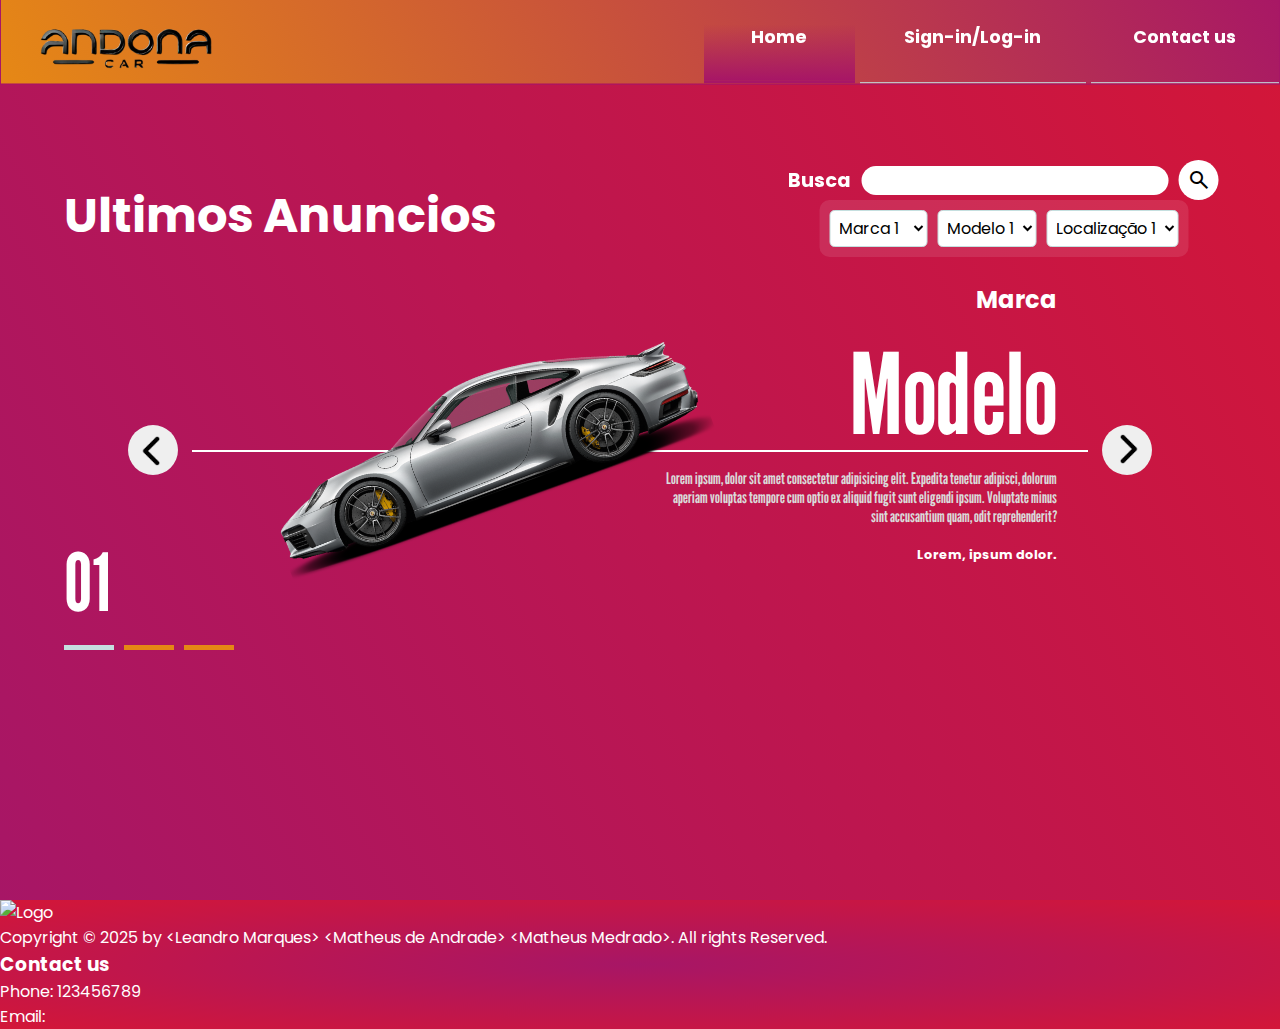
==== index.html @ 6020770b "increasing search into index and add cadastro.html and login.html" ====
<!DOCTYPE html>
<html lang="en">

<head>
    <meta charset="UTF-8">
    <meta name="viewport" content="width=device-width, initial-scale=1.0">
    <link rel="stylesheet"
        href="https://fonts.googleapis.com/css2?family=Material+Symbols+Outlined:opsz,wght,FILL,GRAD@20..48,100..700,0..1,-50..200&icon_names=search" />
    <title>Document</title>
    <link rel="stylesheet" href="assets/css/styles.css">
</head>

<body>
    <header>
        
        <!-- Image logotipo -->
        <img src="assets/img/titulo.png" alt="Logo">

        <nav>
            <ul>
                <li class="active"><a href="index.html">Home</a></li>
                <li><a href="cadastro.html">Sign-in/Log-in</a></li>
                <li><a href="contato.html">Contact us</a></li>
            </ul>
        </nav>
    </header>
    <main>
        <section class="container">
            <div class="search">
                <div class="filter">
                    <select name="marca-carro">
                        <option value="valor1">Marca 1</option>
                        <option value="valor2">Opção 2</option>
                        <option value="valor3">Opção 3</option>
                    </select>
                    <select name="modelo-carro">
                        <option value="valor1">Modelo 1</option>
                        <option value="valor2">Opção 2</option>
                        <option value="valor3">Opção 3</option>
                      </select>
                      <select name="localizacao-carro">
                        <option value="valor1">Localização 1</option>
                        <option value="valor2">Opção 2</option>
                        <option value="valor3">Opção 3</option>
                      </select>
                </div>
                <label for="busca">Busca</label>
                <input type="text" id="busca">
                <button><span class="material-symbols-outlined">search</span></button>
                
            </div>
            <h2 class="home-title">Ultimos Anuncios</h2>

            <!--  Itens do carrossel  -->
            <div class="list">

                <div class="item active-item">
                    <div class="car-image">
                        <img src="assets/img/carro1.png" alt="">
                    </div>
                    <div class="content">
                        <p class="car-brand">Marca</p>
                        <h2 class="car-model">Modelo</h2>
                        <p class="car-description">Lorem ipsum, dolor sit amet consectetur adipisicing elit. Expedita tenetur adipisci, dolorum aperiam voluptas tempore cum optio ex aliquid fugit sunt eligendi ipsum. Voluptate minus sint accusantium quam, odit reprehenderit?</p>
                        <p class="car-local">Lorem, ipsum dolor.</p>

                    </div>
                </div>

                <div class="item">
                    <div class="car-image">
                        <img src="assets/img/carro2.png" alt="">
                    </div>
                    <div class="content">
                        <p class="car-brand">Marca2</p>
                        <h2 class="car-model">Modelo</h2>
                        <p class="car-description">Descrição</p>
                        <p class="car-local">Cidade</p>
                        <button class="read-more">Ler mais </button>
                    </div>
                </div>

                <div class="item">
                    <div class="car-image">
                        <img src="assets/img/carro3.png" alt="">
                    </div>
                    <div class="content">
                        <p class="car-brand">Marca3</p>
                        <h2 class="car-model">Modelo</h2>
                        <p class="car-description">Descrição</p>
                        <p class="car-local">Cidade</p>
                        <button class="read-more">Ler mais </button>
                    </div>
                </div>
            </div>
            <!-- botões para mudar itens-->
            <div class="arrows">
                <button id="left-button"><img src="assets/img/arrow.png" alt="seta esquerda"></button>
                <button id="right-button"><img src="assets/img/arrow.png" alt="seta direita"></button>
            </div>
            <!-- indicadores de posição-->
            <div class="indicators">
                <div class="number">01</div>
                <ul>
                    <li class="active"></li>
                    <li></li>
                    <li></li>
                </ul>
            </div>
        </section>
    </main>
    <footer>
        <div class="footer-content">
            <div class="footer-logo">
                <img src="" alt="Logo">
            </div>
            <p>Copyright &copy; 2025 by &lt;Leandro Marques&gt; &lt;Matheus de Andrade&gt; &lt;Matheus Medrado&gt;. All
                rights Reserved.</p>
            <div class="footer-contact">
                <h3>Contact us</h3>
                <p>Phone: 123456789</p>
                <p>Email:
                    <a href="mailto:
                    ">
    </footer>

    <script src="assets/js/script.js"></script>
</body>

</html>
---- assets/css/styles.css ----
@import url('https://fonts.googleapis.com/css2?family=League+Gothic&family=Poppins:ital,wght@0,100;0,200;0,300;0,400;0,500;0,600;0,700;0,800;0,900;1,100;1,200;1,300;1,400;1,500;1,600;1,700;1,800;1,900&display=swap');
@import url('https://fonts.googleapis.com/css2?family=League+Gothic&family=Poppins:ital,wght@0,100;0,200;0,300;0,400;0,500;0,600;0,700;0,800;0,900;1,100;1,200;1,300;1,400;1,500;1,600;1,700;1,800;1,900&display=swap');


* {
    margin: 0;
    padding: 0;
    box-sizing: border-box;
    list-style: none;
    font-family: "Poppins", sans-serif;
}

body {
    font-family: 'Roboto', sans-serif;
    background-color: grey;
    color: white;
    font-size: 16px;
    overflow: hidden;


}

header {
    position: fixed;
    border: 1px solid #a71666;
    background: linear-gradient(60deg, #e68815 0%, #a71666 100%);
    width: 100vw;
    left: 50%;
    transform: translateX(-50%) translateY(-30%);
    display: grid;
    align-items: center;
    ;
    grid-template-columns: 1fr 1fr;
    gap: 10%;



    img {
        transform: translateY(12%);
        width: 250px;
    }

    nav {
        a{
            text-decoration: none;
            color: white;
        }
        ul {
            transform: translateY(50%);
            display: grid;
            grid-template-columns: 0.8fr 1.2fr 1fr;
            gap: 5px;
        }

        ul li {

            font-size: 1.1rem;
            font-weight: bold;
            border-bottom: 1px solid #c5dfdf;
            padding-bottom: 30px;

            text-align: center;


        }

        ul li:not(.active):hover {
            color: #e68815;
            border-bottom: 3px solid #a71666;
            background: linear-gradient(0deg, #a71666, transparent);
        }

        ul li.active {

            border-bottom: 3px solid #a71666;

            background: linear-gradient(0deg, #a71666, transparent);
        }


    }

    z-index: 2;

}

.search {
    position: absolute;
    top: 20%;
    left: 80%;
    transform: translate(-52%, -50%);
    width: 80%;
    display: flex;
    justify-content: center;
    align-items: center;
    gap: 10px;
    z-index: 3;

    .filter {
        position: absolute;
        top: 100%;
        display: flex;
        gap: 10px;
        background-color: rgba(255, 255, 255, 0.1);
        padding: 10px;
        border-radius: 10px;


    }

    .filter select {
        padding: 5px;
        border: 1px solid #c5dfdf;
        border-radius: 5px;
        background-color: white;
        color: black;
        font-size: 1em;
        cursor: pointer;
    }

    .filter select:hover {
        border-color: #a71666;
    }


    label {
        font-size: 1.2em;
        font-weight: bold;

    }

    /*A pesquisa só esta disponivel no lado direito, ver o problema depois*/
    input {
        width: 30%;
        height: 10%;
        border: none;
        border-radius: 20px;
        padding-left: 20px;
        font-size: 1.2em;
    }

    button {
        width: 40px;
        height: 40px;
        border: none;
        border-radius: 50%;
        background-color: white;
        color: black;
        font-size: 1.2em;
        display: flex;
        justify-content: center;
        align-items: center;
        cursor: pointer;
    }


}


/* cor de fundo */
section {

    background: linear-gradient(60deg, #a71666 0%, #d31638 100%);
    height: 100vh;
    position: relative;

    .home-title {
        position: absolute;
        top: 20%;
        left: 5%;
        width: 50%;
        font-size: 3em;
        font-weight: bold;
        font-family: "poppins", sans-serif;
        display: flex;


    }

    .list {
        width: 70vw;
        margin: auto;
        height: 100%;
        position: relative;

        .item {
            position: absolute;
            inset: 0;

            .car-image {
                position: absolute;
                top: 50%;
                transform: translateY(-50%) translateX(15%);
                width: 50%;
                min-width: 200px;

                img {
                    width: 100%;
                    transform: rotate(-20deg);
                }
            }
        }

        .content {
            position: absolute;
            right: 0px;
            width: 70%;
            height: 100%;
            transform: translate(-5%, -3%);
            display: flex;
            flex-direction: column;
            justify-content: center;
            align-items: end;
            gap: 20px;

            .car-brand {
                font-size: 1.5em;
                font-weight: bold;
            }

            .car-model {
                font-size: 7em;
                line-height: 1em;
                font-family: "League Gothic", sans-serif;
            }

            .car-description {
                font-size: 1em;
                color: #dadada;
                text-align: right;
                max-width: 400px;
                font-family: "League Gothic", sans-serif;
            }

            .car-local {
                font-size: 0.8em;
                font-weight: bold;
                text-align: right;
            }



        }

        &::before {
            content: '';
            position: absolute;
            height: 200px;
            width: 100%;
            top: 50%;
            border-top: 2px solid white;
        }
    }

    .arrows {
        width: 80vw;
        position: absolute;
        top: 50%;
        left: 50%;
        transform: translate(-50%, -25px);
        display: flex;
        justify-content: space-between;

        button:nth-child(1) {
            transform: rotate(180deg);



        }

        button {
            top: 60%;
            width: 50px;
            height: 50px;
            border-radius: 50%;
            border: none;
            cursor: pointer;

            img {
                width: 30px;
                margin-top: 4px;
                cursor: pointer;
            }

            &:hover {
                background-color: hsl(33, 83%, 60%);
            }
        }
    }





    .indicators {
        position: absolute;
        top: 50%;
        height: 200px;
        width: 90vw;
        left: 50%;
        transform: translateX(-50%);
        display: flex;
        flex-direction: column;
        justify-content: end;
        gap: 15px;

        .number {
            font-size: 5em;
            font-family: "League Gothic", sans-serif;

        }

        ul {
            display: flex;
            gap: 10px;

            li {
                width: 50px;
                height: 5px;
                background-color: hsl(33, 83%, 49%);
            }

            & .active {
                background-color: #c5dfdf;
            }

        }

    }
}

footer {
    background-image: radial-gradient(#a71666, #d31638);
}

section {

    /*Aqui estão as animações dos itens*/
    & .list {
        & .item {

            transform: translateX(100vw);
            transition: 0.5s;
            opacity: 0;

            & .car-image {

                & img {
                    transform: rotate(0);
                    transition: 0.5s;
                    transition-delay: 0.3s;


                }
            }

            & .content {

                & .car-brand,
                .car-model,
                .car-description,
                .car-local,
                .read-more {
                    transform: translateX(200px);
                    transition: 0.7s;
                    transition-delay: 0.3s;
                    opacity: 0;
                    position: relative;
                    z-index: 3;
                }

                & .car-model {
                    transition-delay: 0.5s;
                }

                & .car-description {
                    transition-delay: 0.6s;
                }

                & .car-local {
                    transition-delay: 0.7s;
                }

                & .read-more {
                    transition-delay: 0.75s;
                }


            }


        }

        /*Responsavel pela aniimação da troca de itens */
        & .active-item {

            transform: translateX(0);
            transition: 0.5s;
            opacity: 1;



            & .car-image {

                & img {
                    transform: rotate(-20deg);
                }
            }

            & .content {

                & .car-brand,
                .car-model,
                .car-description,
                .car-local,
                .read-more {
                    transform: translateX(0);
                    opacity: 1;
                    position: relative;
                    z-index: 3;


                }

                & .read-more:hover {
                    background-color: black;
                    color: white;
                }

            }

        }
    }
}

.arrows {
    position: relative;
    z-index: 3;
}

.cadastro {
    position: absolute;
    top: 50%;
    left: 50%;
    transform: translate(-50%, -50%);
    background-color: #ffffff;
    padding: 20px;
    border-radius: 10px;
    box-shadow: 0 4px 8px rgba(0, 0, 0, 0.1);
    max-width: 400px;
    margin: 50px auto;
    color: #333;

    h2 {
        text-align: center;
        margin-bottom: 20px;
        font-size: 1.5em;
        color: #a71666;
    }

    .user-form {
        display: flex;
        flex-direction: column;
        gap: 15px;

        label {
            font-size: 1em;
            font-weight: bold;
        }

        input {
            padding: 10px;
            border: 1px solid #ccc;
            border-radius: 5px;
            font-size: 1em;
        }

        button {
            padding: 10px;
            border: none;
            border-radius: 5px;
            background-color: #a71666;
            color: white;
            font-size: 1em;
            cursor: pointer;
            transition: background-color 0.3s ease;
        }

        button:hover {
            background-color: #e68815;
        }
    }

    a {
        display: block;
        text-align: center;
        margin-top: 10px;
        color: #a71666;
        text-decoration: none;
    }

    a:hover {
        text-decoration: underline;
    }
}
.login {
    position: absolute;
    top: 50%;
    left: 50%;
    transform: translate(-50%, -50%);
    background-color: #ffffff;
    padding: 20px;
    border-radius: 10px;
    box-shadow: 0 4px 8px rgba(0, 0, 0, 0.1);
    max-width: 400px;
    width: 100%;
    color: #333;

    .user-form {
        display: flex;
        flex-direction: column;
        gap: 15px;

        label {
            font-size: 1em;
            font-weight: bold;
        }

        input {
            padding: 10px;
            border: 1px solid #ccc;
            border-radius: 5px;
            font-size: 1em;
        }

        button {
            padding: 10px;
            border: none;
            border-radius: 5px;
            background-color: #a71666;
            color: white;
            font-size: 1em;
            cursor: pointer;
            transition: background-color 0.3s ease;
        }

        button:hover {
            background-color: #e68815;
        }
    }

    a {
        display: block;
        text-align: center;
        margin-top: 10px;
        color: #a71666;
        text-decoration: none;
    }

    a:hover {
        text-decoration: underline;
    }
}
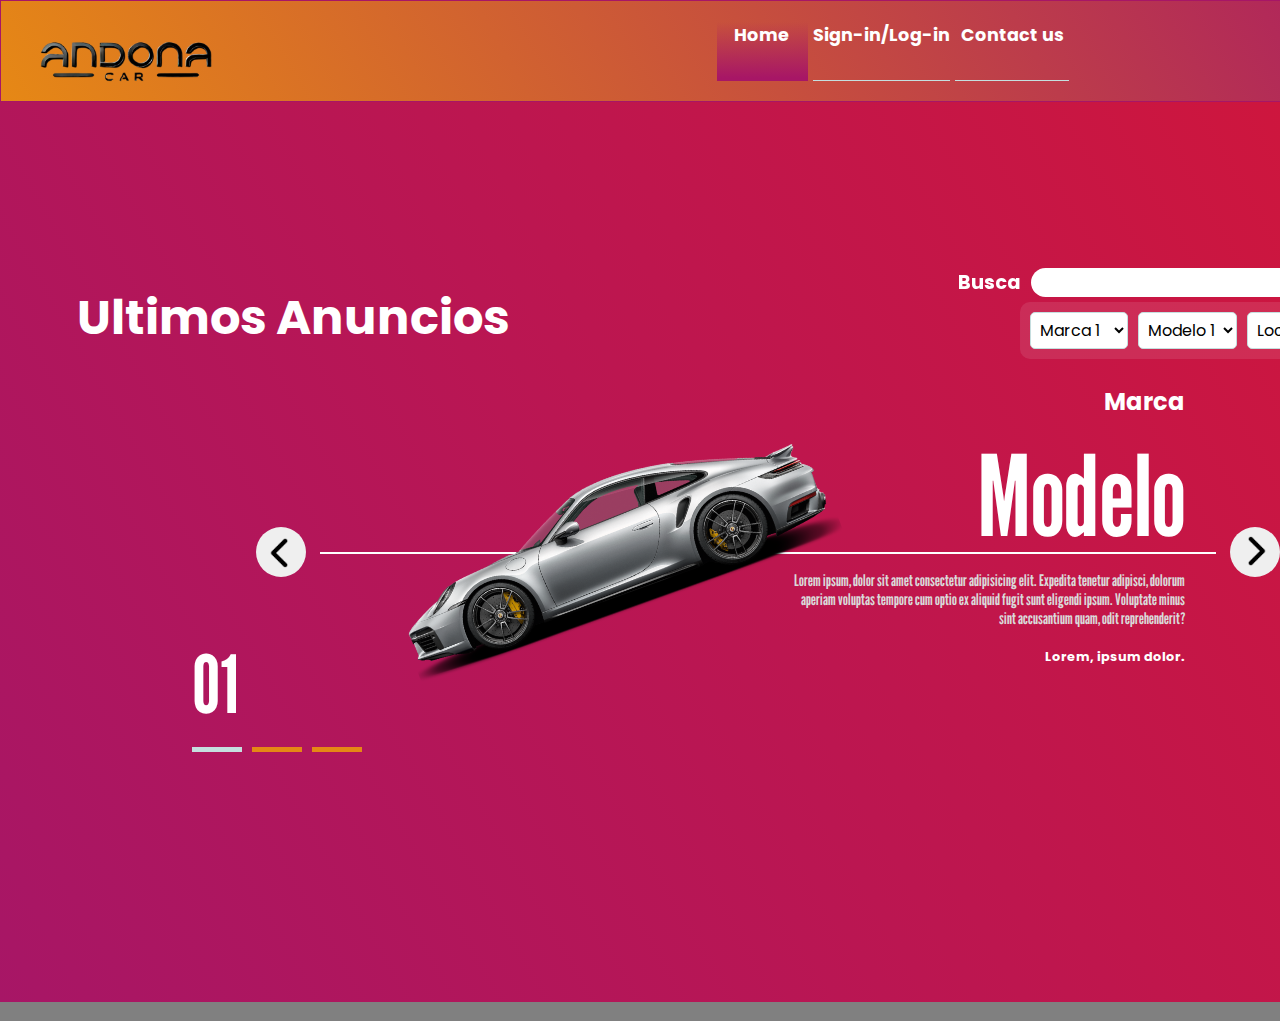
==== commit 007ce538: "In this point, we will create a new branch" ====
--- a/index.html
+++ b/index.html
@@ -11,6 +11,7 @@
 </head>
 
 <body>
+
     <header>
         
         <!-- Image logotipo -->
@@ -18,14 +19,43 @@
 
         <nav>
             <ul>
-                <li class="active"><a href="index.html">Home</a></li>
-                <li><a href="cadastro.html">Sign-in/Log-in</a></li>
-                <li><a href="contato.html">Contact us</a></li>
+                <li class="active">Home</li>
+                <li>Sign-in/Log-in</li>
+                <li>Contact us</li>
             </ul>
         </nav>
+
+        <!-- Menu responsivo -->
+
+
+
+        <div class="container-menu">
+
+        <div class="menu">
+            <div class="bar1"></div>
+            <div class="bar2"></div>
+            <div class="bar3"></div>
+            
+        </div>
+
+        <nav class="nav-responsive">
+            <li class="active-menu">Home</li>
+                <li>Sign-in/Log-in</li>
+                <li>Contact us</li>
+        </nav>
+
+    </div>
+
+
+
+
+
     </header>
     <main>
+        
         <section class="container">
+
+
             <div class="search">
                 <div class="filter">
                     <select name="marca-carro">
@@ -109,20 +139,7 @@
             </div>
         </section>
     </main>
-    <footer>
-        <div class="footer-content">
-            <div class="footer-logo">
-                <img src="" alt="Logo">
-            </div>
-            <p>Copyright &copy; 2025 by &lt;Leandro Marques&gt; &lt;Matheus de Andrade&gt; &lt;Matheus Medrado&gt;. All
-                rights Reserved.</p>
-            <div class="footer-contact">
-                <h3>Contact us</h3>
-                <p>Phone: 123456789</p>
-                <p>Email:
-                    <a href="mailto:
-                    ">
-    </footer>
+
 
     <script src="assets/js/script.js"></script>
 </body>
--- a/assets/css/styles.css
+++ b/assets/css/styles.css
@@ -16,37 +16,36 @@
     color: white;
     font-size: 16px;
     overflow: hidden;
+    display:grid;
+    grid-template-rows: 10% 90% ;
 
 
 }
 
 header {
-    position: fixed;
+
     border: 1px solid #a71666;
     background: linear-gradient(60deg, #e68815 0%, #a71666 100%);
-    width: 100vw;
-    left: 50%;
-    transform: translateX(-50%) translateY(-30%);
-    display: grid;
+    width: 120vw;
+    height: 100%;
+    display: flex;
+    justify-content: space-between;
     align-items: center;
-    ;
-    grid-template-columns: 1fr 1fr;
-    gap: 10%;
 
 
 
     img {
-        transform: translateY(12%);
+
         width: 250px;
+        margin: 0px;
     }
 
     nav {
-        a{
-            text-decoration: none;
-            color: white;
-        }
+        
+
+
         ul {
-            transform: translateY(50%);
+
             display: grid;
             grid-template-columns: 0.8fr 1.2fr 1fr;
             gap: 5px;
@@ -503,6 +502,7 @@
         text-decoration: underline;
     }
 }
+
 .login {
     position: absolute;
     top: 50%;
@@ -561,3 +561,105 @@
         text-decoration: underline;
     }
 }
+
+.menu {
+    display: none;
+    cursor: pointer;
+    z-index: 500;
+}
+
+
+
+.bar1,
+.bar2,
+.bar3 {
+    width: 2.5rem;
+    height: 0.3rem;
+    background-color:white;
+    margin: 0.5rem 0;
+    transition: 0.5s ease;
+}
+
+.change{
+    display: block;
+}
+
+.change .bar1 {
+    transform: rotate(-45deg) translate(-0.5rem, 0.5rem);
+}
+.change .bar2 {
+    opacity: 0;
+}
+.change .bar3 {
+    transform: rotate(45deg) translate(-0.5rem, -0.5rem);
+}
+
+.nav-responsive {
+    display: none;
+    font-size: 1.2rem;
+    margin: 0.5rem 0;
+
+}
+
+
+
+@media screen and (max-width: 768px) {
+
+
+    nav{
+        display: none;
+
+
+    }
+      
+
+
+    header{
+        display: flex;
+        justify-content: space-between;
+        width: 100vw;
+        
+
+    }
+
+    .menu {
+        display: block;
+        transform: translateX(-100%);
+        justify-content: center;
+
+    }
+    .bar1, .bar2, .bar3{
+        display:block
+    }
+
+    .change .bar1 {
+        transform: rotate(-45deg) translate(-0.6rem, 0.6rem);
+    }
+    .change .bar2 {
+        opacity: 0;
+    }
+    .change .bar3 {
+        transform: rotate(45deg) translate(-0.5rem, -0.5rem);
+    }
+    .change .nav-responsive {
+
+        font-size: 1.2rem;
+        margin: 0.5rem 0;
+
+        
+    }
+}
+
+.spand{
+    display:grid;
+    grid-template-rows: 30% 70% ;
+
+}
+
+.container-menu{
+    display: grid;
+    grid-template:
+     [row1-start]"other"[row1-end]
+     [row2-start]"li li li"[row2-end]
+
+}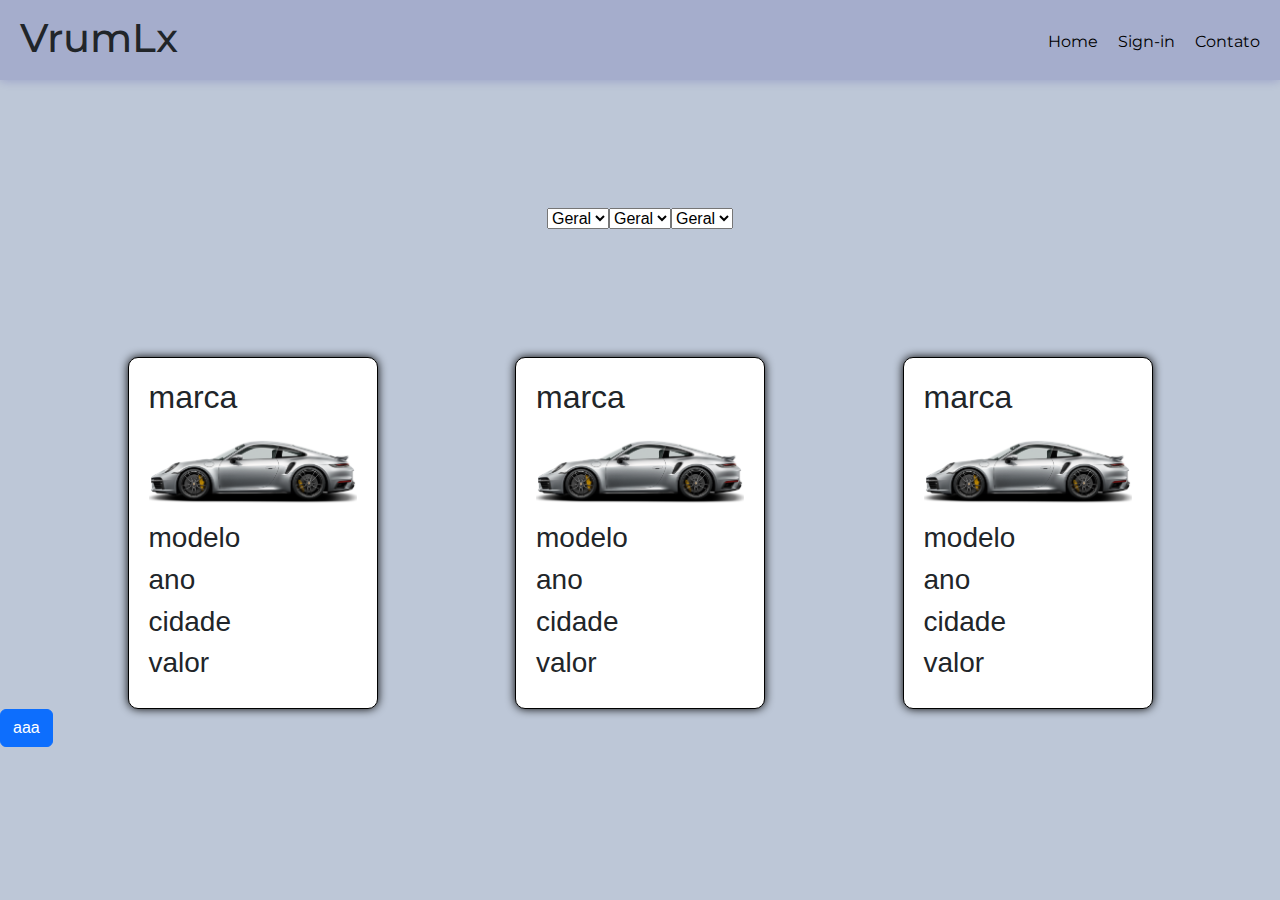
==== commit 0c23dc46: "html done" ====
--- a/index.html
+++ b/index.html
@@ -3,145 +3,160 @@
 
 <head>
     <meta charset="UTF-8">
+    <link rel="preconnect" href="https://fonts.googleapis.com">
+    <link rel="preconnect" href="https://fonts.gstatic.com" crossorigin>
+    <link href="https://fonts.googleapis.com/css2?family=Montserrat:ital,wght@0,100..900;1,100..900&display=swap"
+        rel="stylesheet">
     <meta name="viewport" content="width=device-width, initial-scale=1.0">
-    <link rel="stylesheet"
-        href="https://fonts.googleapis.com/css2?family=Material+Symbols+Outlined:opsz,wght,FILL,GRAD@20..48,100..700,0..1,-50..200&icon_names=search" />
-    <title>Document</title>
-    <link rel="stylesheet" href="assets/css/styles.css">
+    <title>VrumLx</title>
+    <link href="https://cdn.jsdelivr.net/npm/bootstrap@5.3.3/dist/css/bootstrap.min.css" rel="stylesheet"
+        integrity="sha384-QWTKZyjpPEjISv5WaRU9OFeRpok6YctnYmDr5pNlyT2bRjXh0JMhjY6hW+ALEwIH" crossorigin="anonymous">
+    <style>
+        body {
+            margin: 0 auto;
+            width: 100%;
+            height: 100%;
+            background: #bdc7d7;
+            font-family:  "Montserrat", sans-serif;
+        }
+
+        ul {
+            display: flex;
+            flex-wrap: wrap;
+            list-style: none;
+            gap: 20px;
+        }
+
+        a {
+            text-decoration: none;
+            color: black;
+        }
+
+        header {
+            display: flex;
+            justify-content: space-between;
+            flex-direction: row;
+            align-items: end;
+            padding: 10px 20px;
+            background-color: #120b8f24;
+            box-shadow: 0 0 10px #120b8f3b;
+        }
+
+
+        nav {
+            margin-top: 20px;
+            
+        }
+
+        header img {
+            width: 125px;
+        }
+
+        main{
+            font-family: 'Roboto', sans-serif;
+        }
+
+        .searcher{
+            display: flex;
+            flex-direction: row;
+            justify-content: center;
+            margin: 20px 0;
+            margin: 10%;
+        }
+
+        .galeriaCards {
+            display: flex;
+            flex-direction: row;
+            flex-wrap: wrap;
+            align-items: center;
+            justify-content: space-evenly;
+            gap: 10px;
+        }
+
+        .card {
+            text-align: start;
+            width: 100%;
+            max-width: 250px;
+            height: auto;
+            border: 1px solid black;
+            border-radius: 10px;
+            padding: 20px;
+            flex: 1 1 250px;
+            box-shadow: 0 0 10px black;
+        }
+
+        .card .img-carro {
+            width: 100%;
+            height: auto;
+            margin: 10px 0;
+        }
+    </style>
 </head>
 
 <body>
-
     <header>
-        
-        <!-- Image logotipo -->
-        <img src="assets/img/titulo.png" alt="Logo">
-
+        <div class="logo">
+            <h1>VrumLx</h1>
+        </div>
         <nav>
             <ul>
-                <li class="active">Home</li>
-                <li>Sign-in/Log-in</li>
-                <li>Contact us</li>
+                <li><a href="#">Home</a></li>
+                <li><a href="#">Sign-in</a></li>
+                <li><a href="#">Contato</a></li>
             </ul>
         </nav>
+    </header>
+    <main>
 
-        <!-- Menu responsivo -->
+        <div class="searcher">
+            <select id="marca-search" name="marca-search">
+                <option value="sp">Geral</option>
+            </select>
+            <select id="modelo-search" name="modelo-search">
+                <option value="sp">Geral</option>
+            </select>
+            <select id="local-search" name="local-search">
+                <option value="sp">Geral</option>
+            </select>
+        </div>
+
+        <div class="galeriaCards">
+            <div class="card">
+                <h2 class="marca-carro">marca</h2>
+                <img src="assets/img/carro1.png" alt="foto" class="img-carro ">
+                <h3 class="modelo-carro">modelo</h3>
+                <h3 class="ano-carro">ano</h3>
+                <h3 class="cidade-carro">cidade</h3>
+                <h3 class="valor-carro">valor</h3>
+            </div>
+
+            <div class="card">
+                <h2 class="marca-carro">marca</h2>
+                <img src="assets/img/carro1.png" alt="foto" class="img-carro">
+                <h3 class="modelo-carro">modelo</h3>
+                <h3 class="ano-carro">ano</h3>
+                <h3 class="cidade-carro">cidade</h3>
+                <h3 class="valor-carro">valor</h3>
+            </div>
 
 
 
-        <div class="container-menu">
-
-        <div class="menu">
-            <div class="bar1"></div>
-            <div class="bar2"></div>
-            <div class="bar3"></div>
-            
+            <div class="card">
+                <h2 class="marca-carro">marca</h2>
+                <img src="assets/img/carro1.png" alt="foto" class="img-carro">
+                <h3 class="modelo-carro">modelo</h3>
+                <h3 class="ano-carro">ano</h3>
+                <h3 class="cidade-carro">cidade</h3>
+                <h3 class="valor-carro">valor</h3>
+            </div>
         </div>
 
-        <nav class="nav-responsive">
-            <li class="active-menu">Home</li>
-                <li>Sign-in/Log-in</li>
-                <li>Contact us</li>
-        </nav>
-
-    </div>
+        <button type="button" class="btn btn-primary">aaa</button>
 
 
 
-
-
-    </header>
-    <main>
-        
-        <section class="container">
-
-
-            <div class="search">
-                <div class="filter">
-                    <select name="marca-carro">
-                        <option value="valor1">Marca 1</option>
-                        <option value="valor2">Opção 2</option>
-                        <option value="valor3">Opção 3</option>
-                    </select>
-                    <select name="modelo-carro">
-                        <option value="valor1">Modelo 1</option>
-                        <option value="valor2">Opção 2</option>
-                        <option value="valor3">Opção 3</option>
-                      </select>
-                      <select name="localizacao-carro">
-                        <option value="valor1">Localização 1</option>
-                        <option value="valor2">Opção 2</option>
-                        <option value="valor3">Opção 3</option>
-                      </select>
-                </div>
-                <label for="busca">Busca</label>
-                <input type="text" id="busca">
-                <button><span class="material-symbols-outlined">search</span></button>
-                
-            </div>
-            <h2 class="home-title">Ultimos Anuncios</h2>
-
-            <!--  Itens do carrossel  -->
-            <div class="list">
-
-                <div class="item active-item">
-                    <div class="car-image">
-                        <img src="assets/img/carro1.png" alt="">
-                    </div>
-                    <div class="content">
-                        <p class="car-brand">Marca</p>
-                        <h2 class="car-model">Modelo</h2>
-                        <p class="car-description">Lorem ipsum, dolor sit amet consectetur adipisicing elit. Expedita tenetur adipisci, dolorum aperiam voluptas tempore cum optio ex aliquid fugit sunt eligendi ipsum. Voluptate minus sint accusantium quam, odit reprehenderit?</p>
-                        <p class="car-local">Lorem, ipsum dolor.</p>
-
-                    </div>
-                </div>
-
-                <div class="item">
-                    <div class="car-image">
-                        <img src="assets/img/carro2.png" alt="">
-                    </div>
-                    <div class="content">
-                        <p class="car-brand">Marca2</p>
-                        <h2 class="car-model">Modelo</h2>
-                        <p class="car-description">Descrição</p>
-                        <p class="car-local">Cidade</p>
-                        <button class="read-more">Ler mais </button>
-                    </div>
-                </div>
-
-                <div class="item">
-                    <div class="car-image">
-                        <img src="assets/img/carro3.png" alt="">
-                    </div>
-                    <div class="content">
-                        <p class="car-brand">Marca3</p>
-                        <h2 class="car-model">Modelo</h2>
-                        <p class="car-description">Descrição</p>
-                        <p class="car-local">Cidade</p>
-                        <button class="read-more">Ler mais </button>
-                    </div>
-                </div>
-            </div>
-            <!-- botões para mudar itens-->
-            <div class="arrows">
-                <button id="left-button"><img src="assets/img/arrow.png" alt="seta esquerda"></button>
-                <button id="right-button"><img src="assets/img/arrow.png" alt="seta direita"></button>
-            </div>
-            <!-- indicadores de posição-->
-            <div class="indicators">
-                <div class="number">01</div>
-                <ul>
-                    <li class="active"></li>
-                    <li></li>
-                    <li></li>
-                </ul>
-            </div>
-        </section>
     </main>
 
-
-    <script src="assets/js/script.js"></script>
 </body>
 
 </html>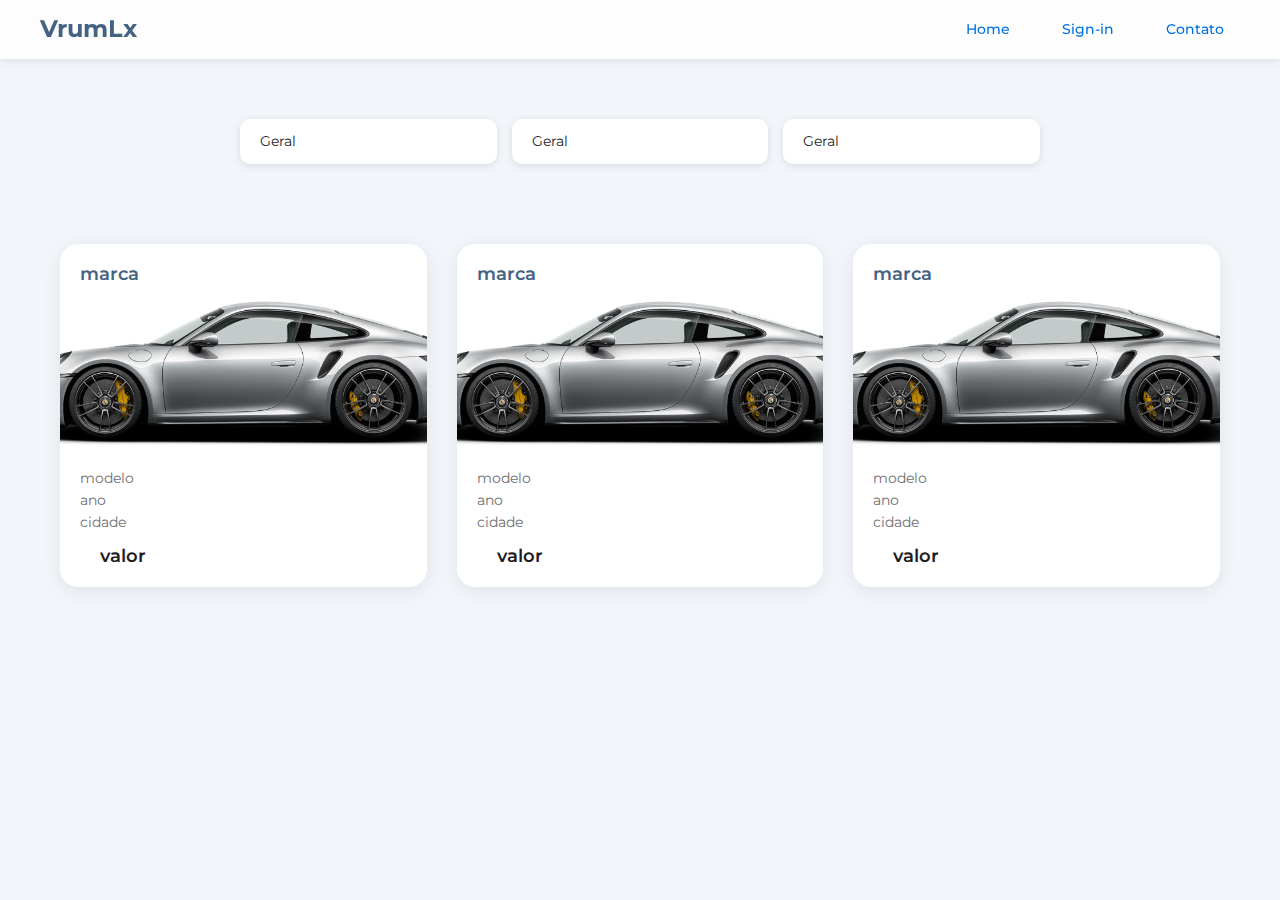
==== commit c42b673c: "Update index.html" ====
--- a/index.html
+++ b/index.html
@@ -16,8 +16,9 @@
             margin: 0 auto;
             width: 100%;
             height: 100%;
-            background: #bdc7d7;
-            font-family:  "Montserrat", sans-serif;
+            background: #f2f5f9;
+            font-family: "Montserrat", sans-serif;
+            color: #1d1d1f;
         }
 
         ul {
@@ -25,70 +26,169 @@
             flex-wrap: wrap;
             list-style: none;
             gap: 20px;
+            padding: 0;
+            margin: 0;
         }
 
         a {
             text-decoration: none;
-            color: black;
+            color: #0071e3;
+            font-weight: 500;
+            transition: color 0.3s ease;
+        }
+
+        a:hover {
+            color: #0077ed;
         }
 
         header {
             display: flex;
             justify-content: space-between;
             flex-direction: row;
-            align-items: end;
-            padding: 10px 20px;
-            background-color: #120b8f24;
-            box-shadow: 0 0 10px #120b8f3b;
-        }
-
+            align-items: center;
+            padding: 15px 40px;
+            background-color: rgba(255, 255, 255, 0.8);
+            backdrop-filter: blur(20px);
+            -webkit-backdrop-filter: blur(20px);
+            box-shadow: 0 1px 10px rgba(0, 0, 0, 0.1);
+            position: sticky;
+            top: 0;
+            z-index: 100;
+        }
+
+        .logo h1 {
+            font-weight: 700;
+            font-size: 24px;
+            color: #446383;
+            margin: 0;
+        }
 
         nav {
-            margin-top: 20px;
-            
-        }
-
-        header img {
-            width: 125px;
-        }
-
-        main{
-            font-family: 'Roboto', sans-serif;
-        }
-
-        .searcher{
+            margin-top: 0;
+        }
+
+        nav ul li a {
+            font-size: 14px;
+            padding: 8px 16px;
+            border-radius: 20px;
+            transition: background-color 0.3s ease;
+        }
+
+        nav ul li a:hover {
+            background-color: rgba(0, 113, 227, 0.1);
+        }
+
+        main {
+            font-family: 'Montserrat', sans-serif;
+            max-width: 1200px;
+            margin: 0 auto;
+            padding: 0 20px;
+        }
+
+        .searcher {
             display: flex;
             flex-direction: row;
             justify-content: center;
-            margin: 20px 0;
-            margin: 10%;
+            margin: 60px auto;
+            gap: 15px;
+            max-width: 800px;
+        }
+
+        .searcher select {
+            padding: 12px 20px;
+            border: none;
+            border-radius: 10px;
+            background-color: white;
+            box-shadow: 0 2px 8px rgba(0, 0, 0, 0.1);
+            font-size: 14px;
+            flex: 1;
+            color: #1d1d1f;
+            appearance: none;
+            background-repeat: no-repeat;
+            background-position: right 12px top 50%;
+            background-size: 12px auto;
+            cursor: pointer;
+        }
+
+        .searcher select:focus {
+            outline: none;
+            box-shadow: 0 0 0 2px rgba(0, 113, 227, 0.5);
         }
 
         .galeriaCards {
-            display: flex;
-            flex-direction: row;
-            flex-wrap: wrap;
-            align-items: center;
-            justify-content: space-evenly;
-            gap: 10px;
+            display: grid;
+            grid-template-columns: repeat(auto-fill, minmax(280px, 1fr));
+            gap: 30px;
+            padding: 20px 0 60px;
         }
 
         .card {
             text-align: start;
             width: 100%;
-            max-width: 250px;
-            height: auto;
-            border: 1px solid black;
-            border-radius: 10px;
-            padding: 20px;
-            flex: 1 1 250px;
-            box-shadow: 0 0 10px black;
+            height: 100%;
+            border: none;
+            border-radius: 18px;
+            padding: 0;
+            overflow: hidden;
+            background-color: white;
+            box-shadow: 0 4px 20px rgba(0, 0, 0, 0.08);
+            transition: transform 0.3s ease, box-shadow 0.3s ease;
+        }
+
+        .card:hover {
+            transform: translateY(-5px);
+            box-shadow: 0 8px 30px rgba(0, 113, 227, 0.15);
         }
 
         .card .img-carro {
             width: 100%;
-            height: auto;
-            margin: 10px 0;
+            height: 180px;
+            object-fit: cover;
+            margin: 0;
+        }
+
+        .card h2,
+        .card h3 {
+            padding: 0 20px;
+            margin: 0;
+        }
+
+        .card h2.marca-carro {
+            font-size: 18px;
+            font-weight: 600;
+            color: #446383;
+            margin-top: 20px;
+        }
+
+        .card h3 {
+            font-size: 14px;
+            font-weight: 400;
+            color: #6e6e73;
+            margin-top: 5px;
+        }
+
+        .card h3.valor-carro {
+            font-size: 18px;
+            font-weight: 600;
+            color: #1d1d1f;
+            margin: 15px 20px 20px;
+        }
+
+        .btn-primary {
+            background-color: #0071e3;
+            border: none;
+            border-radius: 20px;
+            padding: 12px 24px;
+            font-size: 16px;
+            font-weight: 500;
+            margin: 20px auto 60px;
+            display: block;
+            transition: background-color 0.3s ease;
+        }
+
+        .btn-primary:hover {
+            background-color: #0077ed;
+            transform: scale(1.03);
         }
     </style>
 </head>
@@ -151,7 +251,6 @@
             </div>
         </div>
 
-        <button type="button" class="btn btn-primary">aaa</button>
 
 
 
@@ -159,4 +258,4 @@
 
 </body>
 
-</html>+</html>
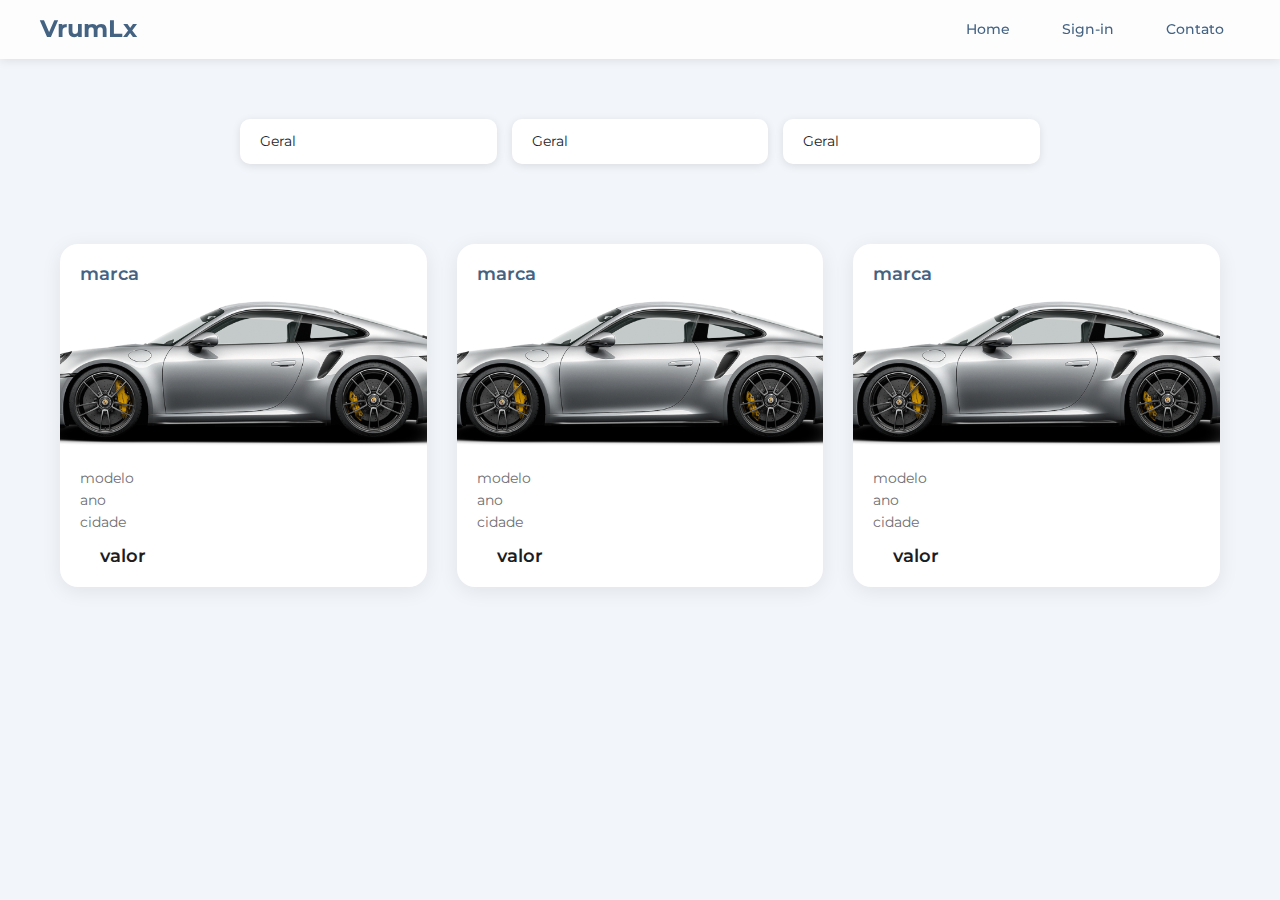
==== commit 80885ed7: "Work done, need to change links" ====
--- a/index.html
+++ b/index.html
@@ -32,13 +32,13 @@
 
         a {
             text-decoration: none;
-            color: #0071e3;
+            color: #446383;
             font-weight: 500;
             transition: color 0.3s ease;
         }
 
         a:hover {
-            color: #0077ed;
+            color: rgb(45, 150, 255);
         }
 
         header {
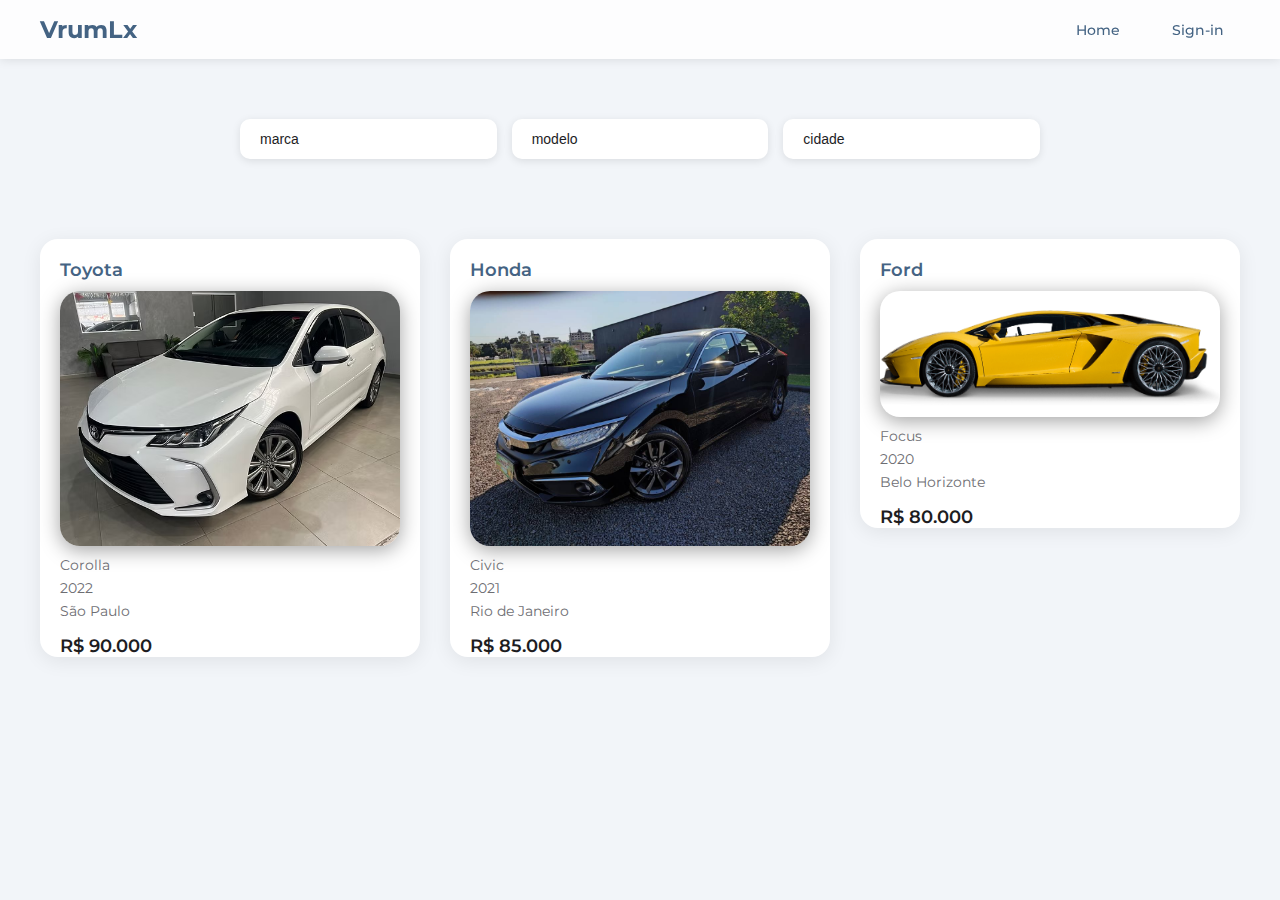
==== commit 912928a3: "Referencing paths" ====
--- a/index.html
+++ b/index.html
@@ -9,8 +9,6 @@
         rel="stylesheet">
     <meta name="viewport" content="width=device-width, initial-scale=1.0">
     <title>VrumLx</title>
-    <link href="https://cdn.jsdelivr.net/npm/bootstrap@5.3.3/dist/css/bootstrap.min.css" rel="stylesheet"
-        integrity="sha384-QWTKZyjpPEjISv5WaRU9OFeRpok6YctnYmDr5pNlyT2bRjXh0JMhjY6hW+ALEwIH" crossorigin="anonymous">
     <style>
         body {
             margin: 0 auto;
@@ -116,15 +114,16 @@
         }
 
         .galeriaCards {
-            display: grid;
-            grid-template-columns: repeat(auto-fill, minmax(280px, 1fr));
+            display: flex;
+            flex-wrap: wrap;
+            justify-content: space-between;
             gap: 30px;
             padding: 20px 0 60px;
         }
 
         .card {
             text-align: start;
-            width: 100%;
+            width: calc(33.333% - 20px);
             height: 100%;
             border: none;
             border-radius: 18px;
@@ -141,10 +140,13 @@
         }
 
         .card .img-carro {
-            width: 100%;
-            height: 180px;
-            object-fit: cover;
-            margin: 0;
+            width: calc(100% - 40px);
+            height: auto;
+            object-fit: contain;
+            margin: 10px 20px;
+            border-radius: 20px;
+            display: block;
+            box-shadow: 0 4px 20px rgba(0, 0, 0, 0.368);
         }
 
         .card h2,
@@ -171,7 +173,7 @@
             font-size: 18px;
             font-weight: 600;
             color: #1d1d1f;
-            margin: 15px 20px 20px;
+            margin-top: 15px;
         }
 
         .btn-primary {
@@ -190,6 +192,81 @@
             background-color: #0077ed;
             transform: scale(1.03);
         }
+
+        @media (max-width: 600px) {
+            header {
+                flex-direction: column;
+                align-items: center;
+                padding: 10px 20px;
+                text-align: center;
+            }
+
+            .logo h1 {
+                font-size: 22px;
+                margin-bottom: 10px;
+            }
+
+            nav ul {
+                flex-direction: row;
+                justify-content: center;
+                width: auto;
+            }
+
+            nav ul li {
+                margin: 0 10px;
+            }
+
+            nav ul li a {
+                display: inline-block;
+                padding: 10px 15px;
+                border-radius: 20px;
+                transition: background-color 0.3s ease, color 0.3s ease;
+            }
+
+            nav ul li a:hover {
+                background-color: rgba(0, 113, 227, 0.1);
+                color: #0071e3;
+            }
+
+            .searcher {
+                flex-direction: column;
+                gap: 10px;
+                padding: 0 20px;
+            }
+
+            .searcher select {
+                width: 100%;
+            }
+
+            .galeriaCards {
+                flex-direction: column;
+                gap: 20px;
+                padding: 10px 0 40px;
+            }
+
+            .card {
+                width: 100%;
+                padding: 10px;
+            }
+
+            .card .img-carro {
+                width: 100%;
+                margin: 0;
+                margin-top: 10px;
+                margin-bottom: 10px;
+            }
+
+            .card h2.marca-carro,
+            .card h3,
+            .card h3.valor-carro {
+                padding: 0 10px;
+            }
+
+            .btn-primary {
+                width: 100%;
+                padding: 10px;
+            }
+        }
     </style>
 </head>
 
@@ -200,9 +277,8 @@
         </div>
         <nav>
             <ul>
-                <li><a href="#">Home</a></li>
-                <li><a href="#">Sign-in</a></li>
-                <li><a href="#">Contato</a></li>
+                <li><a href="index.html">Home</a></li>
+                <li><a href="login.html">Sign-in</a></li>
             </ul>
         </nav>
     </header>
@@ -210,52 +286,111 @@
 
         <div class="searcher">
             <select id="marca-search" name="marca-search">
-                <option value="sp">Geral</option>
+                <option value="marca">marca</option>
             </select>
             <select id="modelo-search" name="modelo-search">
-                <option value="sp">Geral</option>
+                <option value="modelo">modelo</option>
             </select>
             <select id="local-search" name="local-search">
-                <option value="sp">Geral</option>
+                <option value="cidade">cidade</option>
             </select>
         </div>
 
         <div class="galeriaCards">
             <div class="card">
-                <h2 class="marca-carro">marca</h2>
-                <img src="assets/img/carro1.png" alt="foto" class="img-carro ">
-                <h3 class="modelo-carro">modelo</h3>
-                <h3 class="ano-carro">ano</h3>
-                <h3 class="cidade-carro">cidade</h3>
-                <h3 class="valor-carro">valor</h3>
+                <h2 class="marca-carro">Toyota</h2>
+                <img src="assets/img/carro1.png" alt="foto" class="img-carro">
+                <h3 class="modelo-carro">Corolla</h3>
+                <h3 class="ano-carro">2022</h3>
+                <h3 class="cidade-carro">São Paulo</h3>
+                <h3 class="valor-carro">R$ 90.000</h3>
             </div>
 
             <div class="card">
-                <h2 class="marca-carro">marca</h2>
-                <img src="assets/img/carro1.png" alt="foto" class="img-carro">
-                <h3 class="modelo-carro">modelo</h3>
-                <h3 class="ano-carro">ano</h3>
-                <h3 class="cidade-carro">cidade</h3>
-                <h3 class="valor-carro">valor</h3>
+                <h2 class="marca-carro">Honda</h2>
+                <img src="assets/img/carro2.png" alt="foto" class="img-carro">
+                <h3 class="modelo-carro">Civic</h3>
+                <h3 class="ano-carro">2021</h3>
+                <h3 class="cidade-carro">Rio de Janeiro</h3>
+                <h3 class="valor-carro">R$ 85.000</h3>
             </div>
 
-
-
             <div class="card">
-                <h2 class="marca-carro">marca</h2>
-                <img src="assets/img/carro1.png" alt="foto" class="img-carro">
-                <h3 class="modelo-carro">modelo</h3>
-                <h3 class="ano-carro">ano</h3>
-                <h3 class="cidade-carro">cidade</h3>
-                <h3 class="valor-carro">valor</h3>
+                <h2 class="marca-carro">Ford</h2>
+                <img src="assets/img/carro3.png" alt="foto" class="img-carro">
+                <h3 class="modelo-carro">Focus</h3>
+                <h3 class="ano-carro">2020</h3>
+                <h3 class="cidade-carro">Belo Horizonte</h3>
+                <h3 class="valor-carro">R$ 80.000</h3>
             </div>
         </div>
 
-
-
-
     </main>
 
+    <script>
+        document.addEventListener('DOMContentLoaded', function () {
+            const cards = document.querySelectorAll('.card');
+            const marcaSelect = document.getElementById('marca-search');
+            const modeloSelect = document.getElementById('modelo-search');
+            const localSelect = document.getElementById('local-search');
+
+            const marcas = new Set();
+            const modelos = new Set();
+            const locais = new Set();
+
+            cards.forEach(card => {
+                marcas.add(card.querySelector('.marca-carro').textContent);
+                modelos.add(card.querySelector('.modelo-carro').textContent);
+                locais.add(card.querySelector('.cidade-carro').textContent);
+            });
+
+            marcas.forEach(marca => {
+                const option = document.createElement('option');
+                option.value = marca;
+                option.textContent = marca;
+                marcaSelect.appendChild(option);
+            });
+
+            modelos.forEach(modelo => {
+                const option = document.createElement('option');
+                option.value = modelo;
+                option.textContent = modelo;
+                modeloSelect.appendChild(option);
+            });
+
+            locais.forEach(local => {
+                const option = document.createElement('option');
+                option.value = local;
+                option.textContent = local;
+                localSelect.appendChild(option);
+            });
+
+            function filterCards() {
+                const selectedMarca = marcaSelect.value;
+                const selectedModelo = modeloSelect.value;
+                const selectedLocal = localSelect.value;
+
+                cards.forEach(card => {
+                    const cardMarca = card.querySelector('.marca-carro').textContent;
+                    const cardModelo = card.querySelector('.modelo-carro').textContent;
+                    const cardLocal = card.querySelector('.cidade-carro').textContent;
+
+                    if ((selectedMarca === 'marca' || cardMarca === selectedMarca) &&
+                        (selectedModelo === 'modelo' || cardModelo === selectedModelo) &&
+                        (selectedLocal === 'cidade' || cardLocal === selectedLocal)) {
+                        card.style.display = '';
+                    } else {
+                        card.style.display = 'none';
+                    }
+                });
+            }
+
+            marcaSelect.addEventListener('change', filterCards);
+            modeloSelect.addEventListener('change', filterCards);
+            localSelect.addEventListener('change', filterCards);
+        });
+    </script>
+
 </body>
 
 </html>
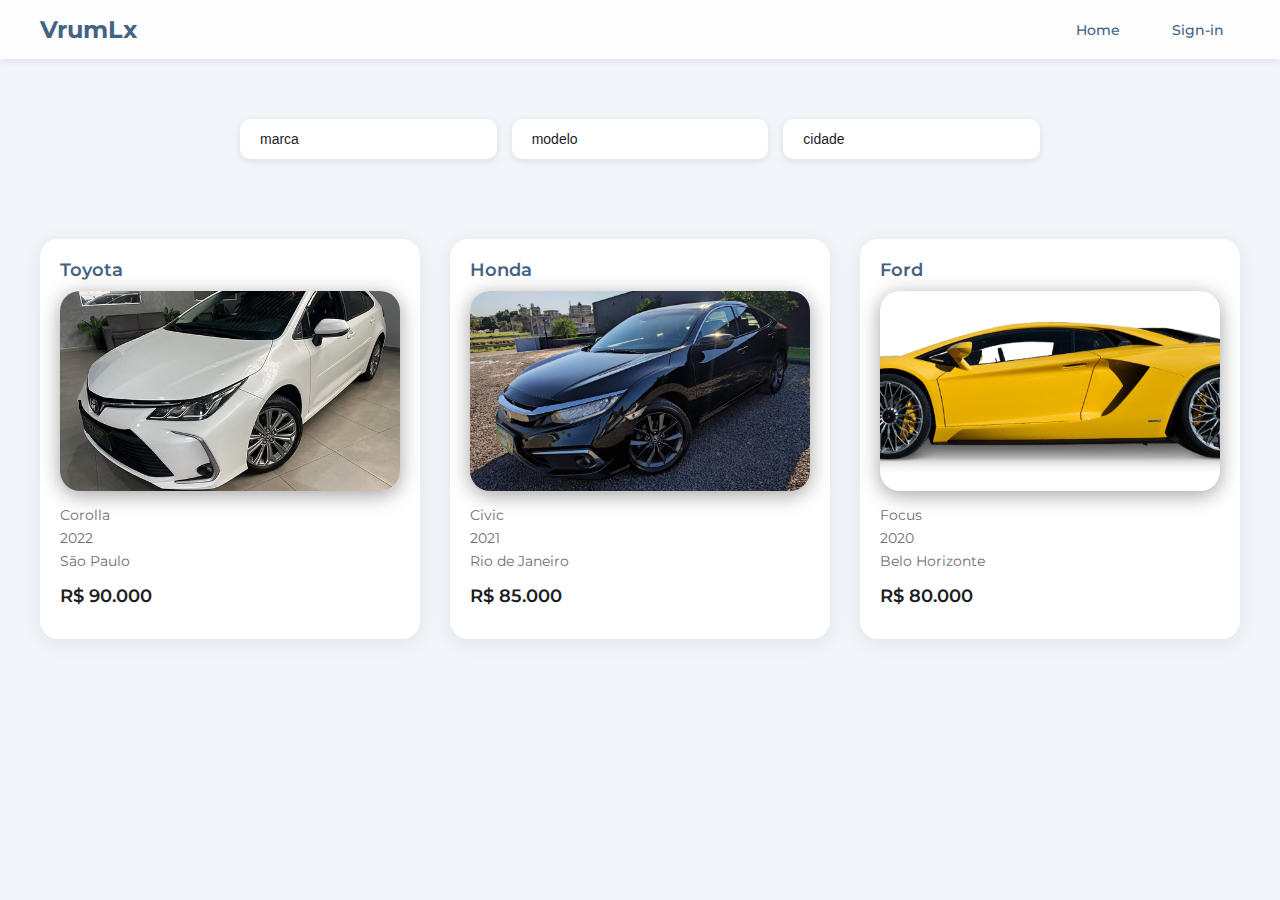
==== commit 35cc73eb: "bugFix for card flex css not behaving as expected" ====
--- a/index.html
+++ b/index.html
@@ -46,8 +46,6 @@
             align-items: center;
             padding: 15px 40px;
             background-color: rgba(255, 255, 255, 0.8);
-            backdrop-filter: blur(20px);
-            -webkit-backdrop-filter: blur(20px);
             box-shadow: 0 1px 10px rgba(0, 0, 0, 0.1);
             position: sticky;
             top: 0;
@@ -69,7 +67,6 @@
             font-size: 14px;
             padding: 8px 16px;
             border-radius: 20px;
-            transition: background-color 0.3s ease;
         }
 
         nav ul li a:hover {
@@ -124,14 +121,14 @@
         .card {
             text-align: start;
             width: calc(33.333% - 20px);
-            height: 100%;
+            min-height: 400px;
             border: none;
             border-radius: 18px;
             padding: 0;
-            overflow: hidden;
             background-color: white;
             box-shadow: 0 4px 20px rgba(0, 0, 0, 0.08);
-            transition: transform 0.3s ease, box-shadow 0.3s ease;
+            display: flex;
+            flex-direction: column;
         }
 
         .card:hover {
@@ -141,8 +138,8 @@
 
         .card .img-carro {
             width: calc(100% - 40px);
-            height: auto;
-            object-fit: contain;
+            height: 200px;
+            object-fit: cover;
             margin: 10px 20px;
             border-radius: 20px;
             display: block;
@@ -246,11 +243,13 @@
 
             .card {
                 width: 100%;
+                min-height: 350px;
                 padding: 10px;
             }
 
             .card .img-carro {
                 width: 100%;
+                height: 180px;
                 margin: 0;
                 margin-top: 10px;
                 margin-bottom: 10px;
@@ -393,4 +392,4 @@
 
 </body>
 
-</html>
+</html>